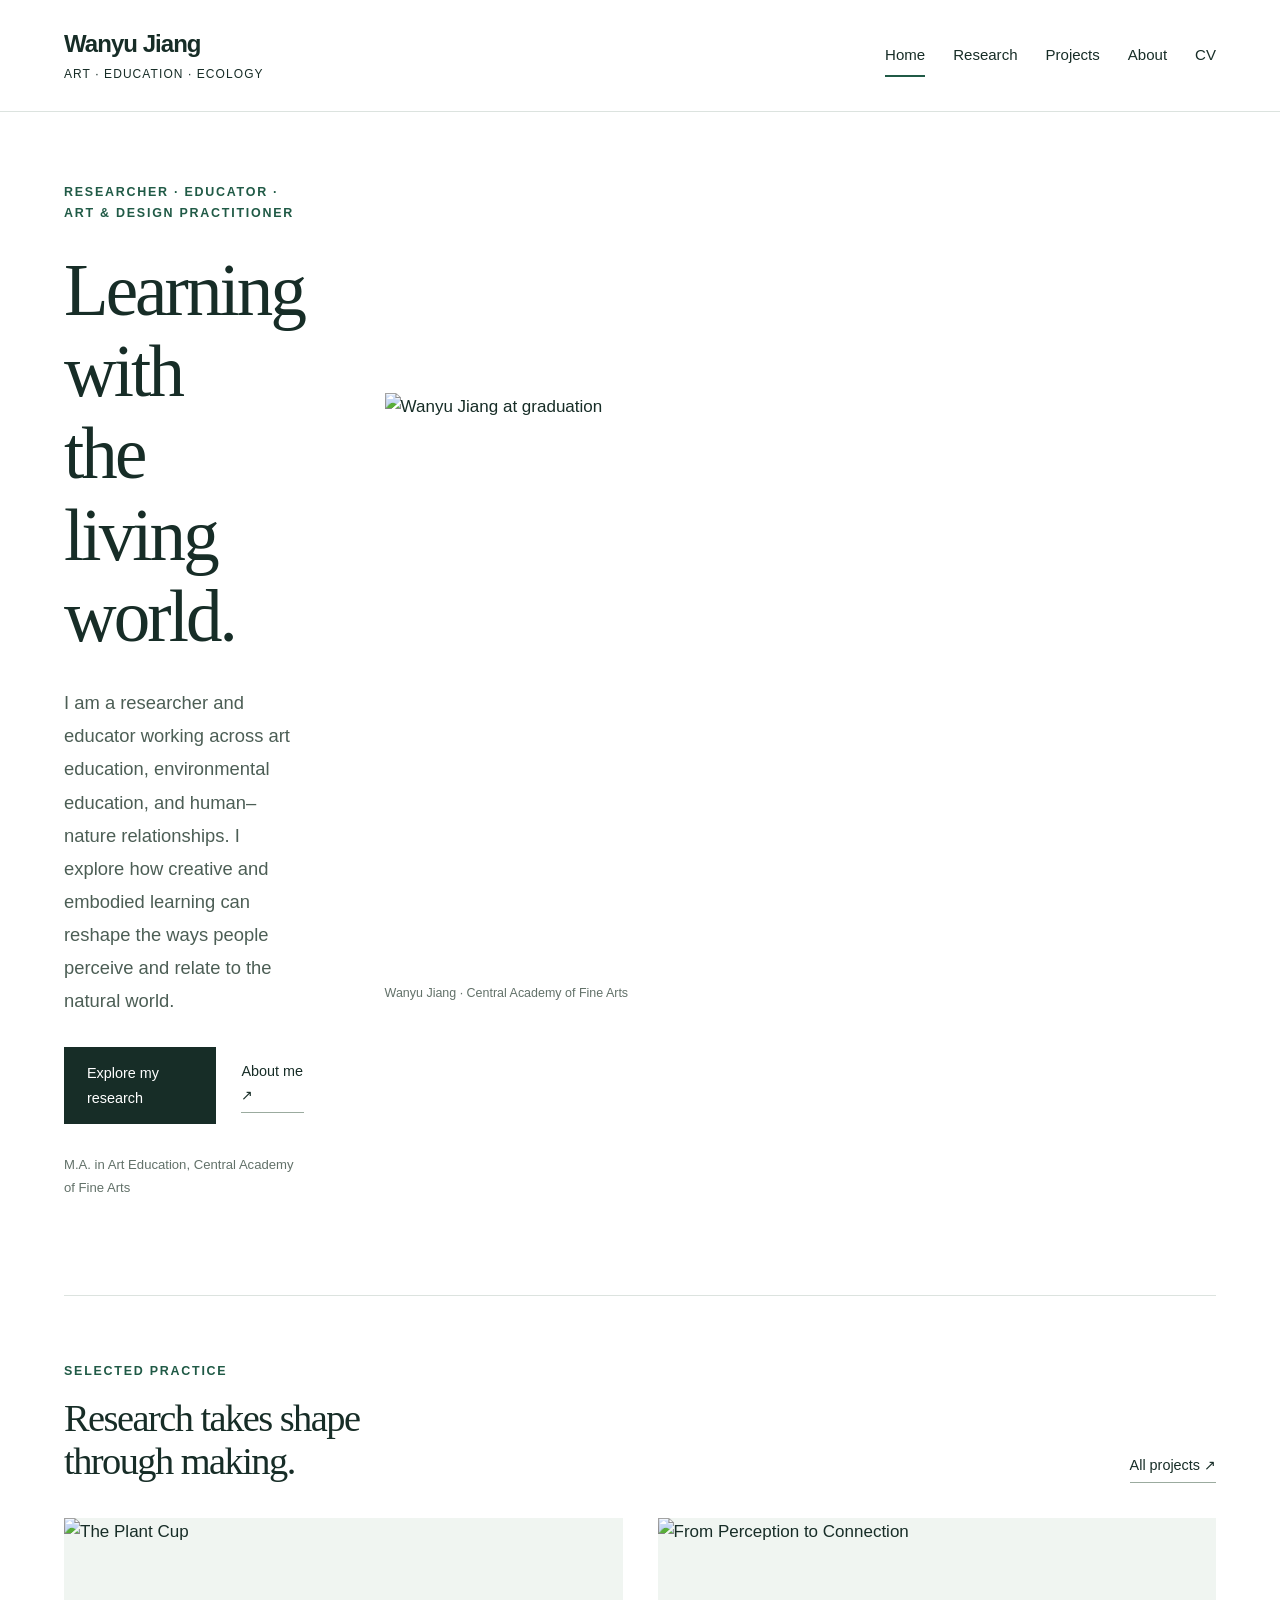
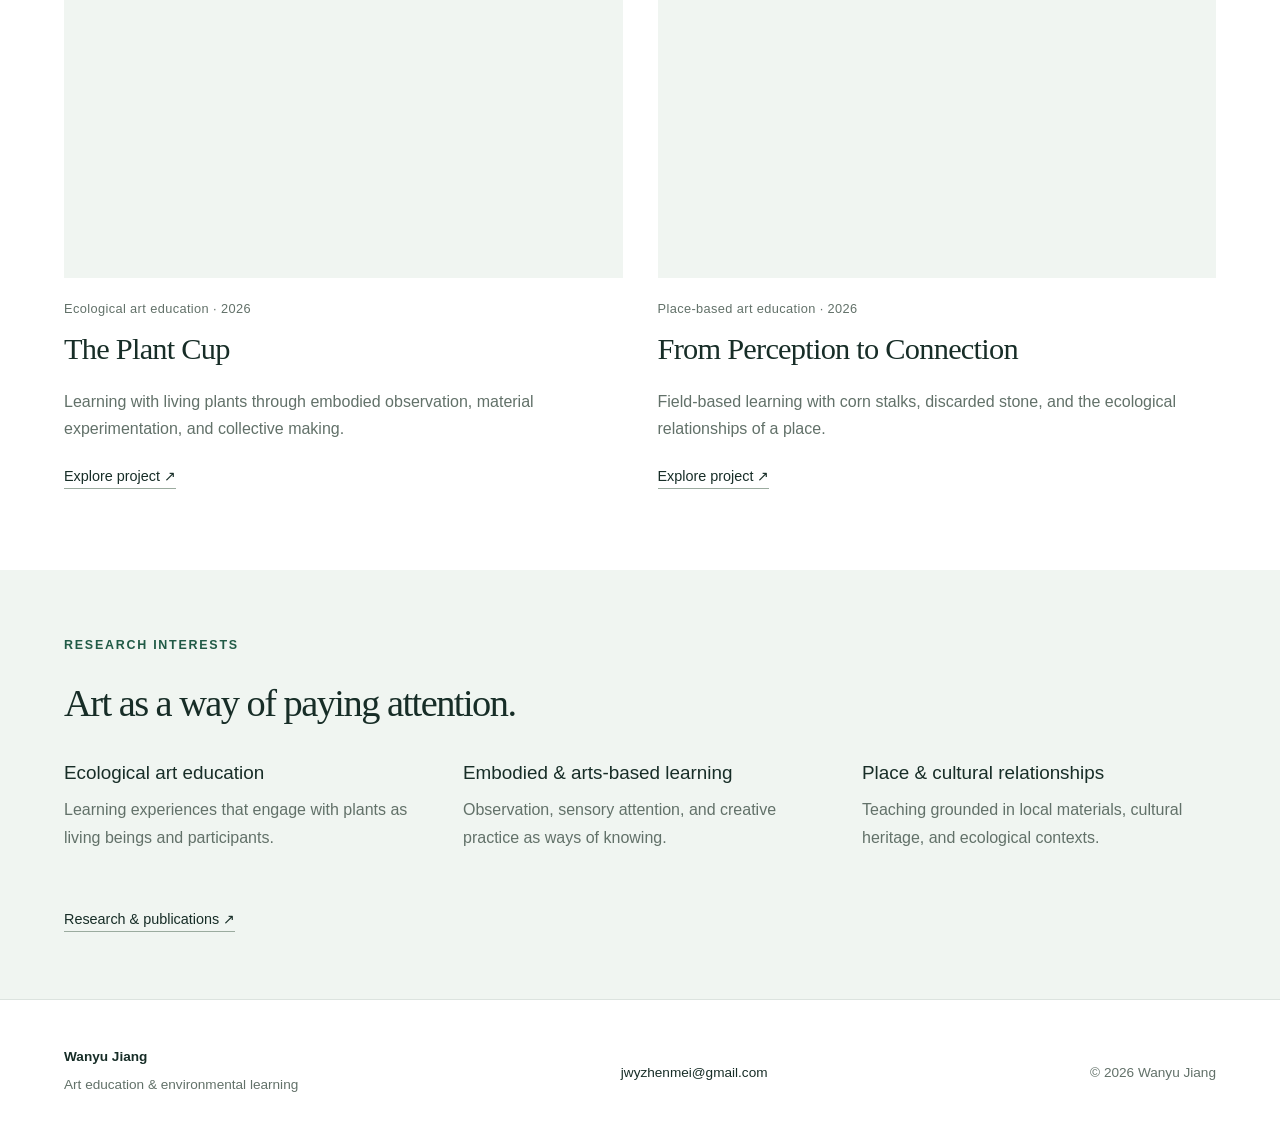
==== index.html @ fbd91f1c "Add files via upload" ====
<!doctype html><html lang="en"><head><meta charset="utf-8"><meta name="viewport" content="width=device-width,initial-scale=1"><title>Home — Wanyu Jiang</title><meta name="description" content="Wanyu Jiang — researcher and educator working across art education, environmental learning, and human–nature relationships."><link rel="icon" href="data:image/svg+xml,%3Csvg xmlns='http://www.w3.org/2000/svg' viewBox='0 0 40 40'%3E%3Crect width='40' height='40' rx='20' fill='%231b4438'/%3E%3Ctext x='20' y='27' text-anchor='middle' font-family='Georgia' font-size='25' fill='white'%3EW%3C/text%3E%3C/svg%3E"><link rel="stylesheet" href="style.css"><script src="script.js" defer></script></head><body><a class="skip" href="#main">Skip to content</a><header><a class="brand" href="index.html">Wanyu Jiang<span>Art · Education · Ecology</span></a><button class="menu-toggle" aria-expanded="false" aria-controls="navigation">Menu</button><nav id="navigation" aria-label="Main navigation"><a aria-current="page" href="index.html">Home</a><a href="research.html">Research</a><a href="projects.html">Projects</a><a href="about.html">About</a><a href="cv.html">CV</a></nav></header><main id="main"><section class="hero"><div class="hero-copy"><p class="eyebrow">Researcher · Educator · Art & design practitioner</p><h1>Learning with<br>the living world.</h1><p class="intro">I am a researcher and educator working across art education, environmental education, and human–nature relationships. I explore how creative and embodied learning can reshape the ways people perceive and relate to the natural world.</p><div class="actions"><a class="button" href="research.html">Explore my research</a><a class="text-link" href="about.html">About me ↗</a></div><p class="affiliation">M.A. in Art Education, Central Academy of Fine Arts</p></div><figure class="hero-image"><img class="" src="assets/image-4.jpg" alt="Wanyu Jiang at graduation" loading="lazy" width="1600" height="1100"><figcaption>Wanyu Jiang · Central Academy of Fine Arts</figcaption></figure></section><section class="section"><div class="section-heading"><div><p class="eyebrow">Selected practice</p><h2>Research takes shape<br>through making.</h2></div><a class="text-link" href="projects.html">All projects ↗</a></div><div class="grid"><a class="project-card" href="the-plant-cup.html"><img class="" src="assets/image-14.jpg" alt="The Plant Cup" loading="lazy" width="1600" height="1100"><div class="meta">Ecological art education · 2026</div><h3>The Plant Cup</h3><p>Learning with living plants through embodied observation, material experimentation, and collective making.</p><span class="text-link">Explore project <span aria-hidden="true">↗</span></span></a><a class="project-card" href="place-based-learning.html"><img class="" src="assets/image-34.jpg" alt="From Perception to Connection" loading="lazy" width="1600" height="1100"><div class="meta">Place-based art education · 2026</div><h3>From Perception to Connection</h3><p>Field-based learning with corn stalks, discarded stone, and the ecological relationships of a place.</p><span class="text-link">Explore project <span aria-hidden="true">↗</span></span></a></div></section><section class="research-band"><p class="eyebrow">Research interests</p><h2>Art as a way of paying attention.</h2><div class="three"><div><h3>Ecological art education</h3><p>Learning experiences that engage with plants as living beings and participants.</p></div><div><h3>Embodied & arts-based learning</h3><p>Observation, sensory attention, and creative practice as ways of knowing.</p></div><div><h3>Place & cultural relationships</h3><p>Teaching grounded in local materials, cultural heritage, and ecological contexts.</p></div></div><a class="text-link" href="research.html">Research & publications ↗</a></section></main><footer><div><strong>Wanyu Jiang</strong><p>Art education & environmental learning</p></div><a href="mailto:jwyzhenmei@gmail.com">jwyzhenmei@gmail.com</a><span>© 2026 Wanyu Jiang</span></footer></body></html>
---- style.css ----
:root{--ink:#172d27;--accent:#205a46;--muted:#627169;--line:#dce3df;--paper:#fff;--tint:#f0f5f1}*{box-sizing:border-box}html{scroll-behavior:smooth}body{margin:0;background:var(--paper);color:var(--ink);font:17px/1.7 Arial,Helvetica,sans-serif}a{color:inherit;text-decoration:none}a:hover{color:var(--accent)}a:focus-visible,button:focus-visible{outline:3px solid #be7000;outline-offset:6px}p{margin:0 0 1.2em}h1,h2,h3{line-height:1.12;font-weight:400;margin:0 0 .6em}h1,h2{font-family:Georgia,'Times New Roman',serif;letter-spacing:-.04em}h1{font-size:clamp(3rem,5.7vw,5.8rem)}h2{font-size:clamp(2rem,3vw,3.1rem)}h3{font-size:1.35rem;line-height:1.35}img{display:block;max-width:100%;height:auto}figure{margin:0}figcaption{font-size:.82rem;color:var(--muted);margin-top:10px}header,main,footer{max-width:1400px;margin:auto}header{padding:30px 5%;display:flex;align-items:center;justify-content:space-between;border-bottom:1px solid var(--line);gap:25px}.brand{font-size:1.5rem;font-weight:600;letter-spacing:-.04em;line-height:1.2}.brand span{display:block;font-size:.75rem;font-weight:400;letter-spacing:.09em;text-transform:uppercase;margin-top:8px}nav{display:flex;gap:28px;font-size:.94rem}nav a{padding:8px 0}nav a[aria-current]{border-bottom:2px solid var(--accent)}main{padding:0 5%}.menu-toggle{display:none}.hero{display:grid;grid-template-columns:1.12fr 1fr;gap:7%;padding:70px 0 80px;align-items:center}.eyebrow{font-size:.78rem;letter-spacing:.14em;text-transform:uppercase;color:var(--accent);font-weight:600;margin-bottom:25px}.intro{font-size:1.15rem;line-height:1.8;max-width:750px;color:#4c5e55}.hero h1{margin-bottom:28px}.hero-image img{height:580px;width:100%;object-fit:cover;object-position:center 55%}.hero-image figcaption{font-size:.78rem}.actions{display:flex;align-items:center;gap:25px;margin:30px 0}.button{display:inline-block;background:var(--ink);color:white;padding:13px 22px;border:1px solid var(--ink);font:inherit;font-size:.9rem;cursor:pointer}.button:hover{background:var(--accent);color:#fff}.text-link{font-size:.9rem;border-bottom:1px solid #9bab9f;padding-bottom:4px}.affiliation{font-size:.82rem;color:var(--muted);max-width:320px}.section{padding:65px 0;border-top:1px solid var(--line)}.section-heading{display:flex;justify-content:space-between;align-items:end;gap:30px;margin-bottom:35px}.section-heading h2{margin-bottom:0}.section-heading .eyebrow{margin-bottom:15px}.grid{display:grid;grid-template-columns:1fr 1fr;gap:55px 35px}.project-card img{width:100%;height:360px;object-fit:cover;background:var(--tint);transition:filter .2s}.project-card:hover img{filter:brightness(.94)}.meta{font-size:.8rem;color:var(--muted);letter-spacing:.03em}.project-card .meta{margin:20px 0 9px}.project-card h3{font-family:Georgia,serif;font-size:1.9rem;letter-spacing:-.025em}.project-card p{color:var(--muted);max-width:520px;font-size:1rem}.research-band{background:var(--tint);margin:15px -5.56% 0;padding:65px 5.56%}.three{display:grid;grid-template-columns:repeat(3,1fr);gap:45px;margin:35px 0}.three p{color:var(--muted);font-size:1rem}.three h3{font-size:1.18rem}footer{padding:45px 5%;display:flex;justify-content:space-between;align-items:center;gap:30px;font-size:.85rem;border-top:1px solid var(--line)}footer p{margin:5px 0;color:var(--muted)}footer span{color:var(--muted)}.page-head{padding:65px 0 50px;max-width:1050px}.page-head h1{font-size:clamp(2.8rem,5vw,5rem)}.page-head>.text-link{display:inline-block;margin-bottom:35px}.project-index{padding-bottom:80px}.project-hero img{width:100%;height:650px;object-fit:cover}.project-body{display:grid;grid-template-columns:1fr 2.2fr;gap:10%;padding:70px 0}.project-body aside{font-size:.95rem;color:var(--muted)}.project-body aside .eyebrow{margin-bottom:8px}.project-body article section{margin-bottom:40px}.project-body h2{font-size:2rem}.project-body article p{color:#4c5e55}.gallery{display:grid;grid-template-columns:1fr 1fr;gap:35px;padding-bottom:70px}.gallery img{width:100%;height:400px;object-fit:contain;background:#f5f6f5}.thesis{display:grid;grid-template-columns:1fr 1fr;gap:55px;padding-bottom:60px;align-items:center}.thesis img{height:400px;width:100%;object-fit:cover}.publication{display:grid;grid-template-columns:110px 1fr;gap:25px;border-top:1px solid var(--line);padding:30px 0}.publication h3{font-family:Georgia,serif;font-size:1.65rem}.publication p{font-size:1rem;color:var(--muted);margin-bottom:12px}.muted{color:var(--muted);font-size:.85rem}.about-layout{display:grid;grid-template-columns:1.4fr 1fr;gap:8%;align-items:center;padding:75px 0}.portrait{width:100%;height:530px;object-fit:cover;object-position:55% center}.about-layout p:not(.eyebrow){color:#4c5e55}.cv-section{padding:35px 0;border-top:1px solid var(--line);max-width:1000px}.cv-section h2{font-size:2rem}.cv-row{display:grid;grid-template-columns:130px 1fr;gap:25px;padding:15px 0}.cv-row h3{font-size:1.05rem;font-weight:600;margin-bottom:5px}.cv-row p{font-size:.96rem;color:var(--muted);margin:0}.skip{position:absolute;top:-100px;background:white;padding:15px;z-index:10}.skip:focus{top:0}.print-button{margin-top:10px}@media(max-width:850px){header{padding:24px 5%}nav{gap:16px}.hero{gap:5%;padding:45px 0}.hero-image img{height:500px}.hero h1{font-size:3.5rem}.three{gap:20px}.project-card img{height:270px}.project-hero img{height:450px}.portrait{height:450px}.gallery img{height:300px}}@media(max-width:620px){body{font-size:16px}.brand{font-size:1.3rem}.brand span{font-size:.7rem}.menu-toggle{display:block;border:1px solid var(--line);padding:8px 12px;background:white;color:var(--ink);font:inherit}header{flex-wrap:wrap}nav{display:none;width:100%;justify-content:space-between;gap:8px}nav.open{display:flex}.hero,.about-layout,.thesis,.project-body{grid-template-columns:1fr;gap:30px}.hero{padding:40px 0}.hero h1{font-size:3.6rem}.hero-image img{height:440px}.hero .intro{font-size:1.05rem}.affiliation{max-width:none}.grid,.three,.gallery{grid-template-columns:1fr}.section{padding:40px 0}.section-heading{align-items:start;flex-direction:column;gap:15px}.grid{gap:40px}.project-card img{height:300px}.research-band{padding-top:45px;padding-bottom:40px}.three{gap:20px}.three p{margin-bottom:0}.page-head{padding:40px 0}.project-hero img{height:380px}.project-body{padding:35px 0}.project-body aside{display:grid;grid-template-columns:70px 1fr;gap:10px}.project-body aside p{margin:0}.gallery img{height:auto;max-height:520px}.publication{grid-template-columns:1fr;gap:8px}.about-layout{padding:40px 0}.portrait{height:440px}.cv-row{grid-template-columns:1fr;gap:5px}footer{flex-direction:column;align-items:start;gap:15px}.actions{gap:18px}.thesis{padding-bottom:40px}}@media print{header,footer,.print-button,.skip{display:none}body{font-size:10pt;color:#111}main{padding:0;max-width:none}.page-head{padding:0 0 15px}.page-head h1{font-size:28pt}.cv-section{padding:12px 0;break-inside:auto}.cv-section h2{font-size:16pt}.cv-row{padding:5px 0;break-inside:avoid}.cv-row h3,.cv-row p,.meta{font-size:10pt}.cv-section p{font-size:10pt}.cv-row{grid-template-columns:85px 1fr}a{color:#111}@page{margin:16mm}}
/* Project sequences follow the author-specified image order and aspect ratios. */
.reading-copy{max-width:850px;margin:0 auto 40px;color:#4c5e55}.reading-copy h2{color:var(--ink);font-size:2.2rem}.abstract{padding:35px 0 20px;border-top:1px solid var(--line)}.abstract p{font-size:1rem}.keywords{font-size:.9rem!important}.project-sequence{padding:0 0 70px}.project-sequence>.original-image{max-width:1100px;margin:0 auto 38px}.original-image img{width:100%;height:auto;object-fit:contain;background:transparent}.image-pair{display:grid;grid-template-columns:1fr 1fr;gap:28px;align-items:start;margin-bottom:38px}.image-pair .original-image{margin:0}.video-block{max-width:1100px;margin:35px auto 50px}.video-block video{display:block;width:100%;height:auto;max-height:85vh;background:#111}.project-sequence .reading-copy{margin-top:55px}.hero-image img[src*="image-14"]{object-fit:contain;background:#f3f4f2}.project-hero:has(img[src*="feedback-image"] ) img{height:auto;max-height:700px;object-fit:contain;background:#f5f6f5}@media(max-width:620px){.image-pair{grid-template-columns:1fr;gap:25px}.abstract{padding-top:25px}.project-sequence .reading-copy{margin-top:35px}.video-block{margin:25px auto 35px}}
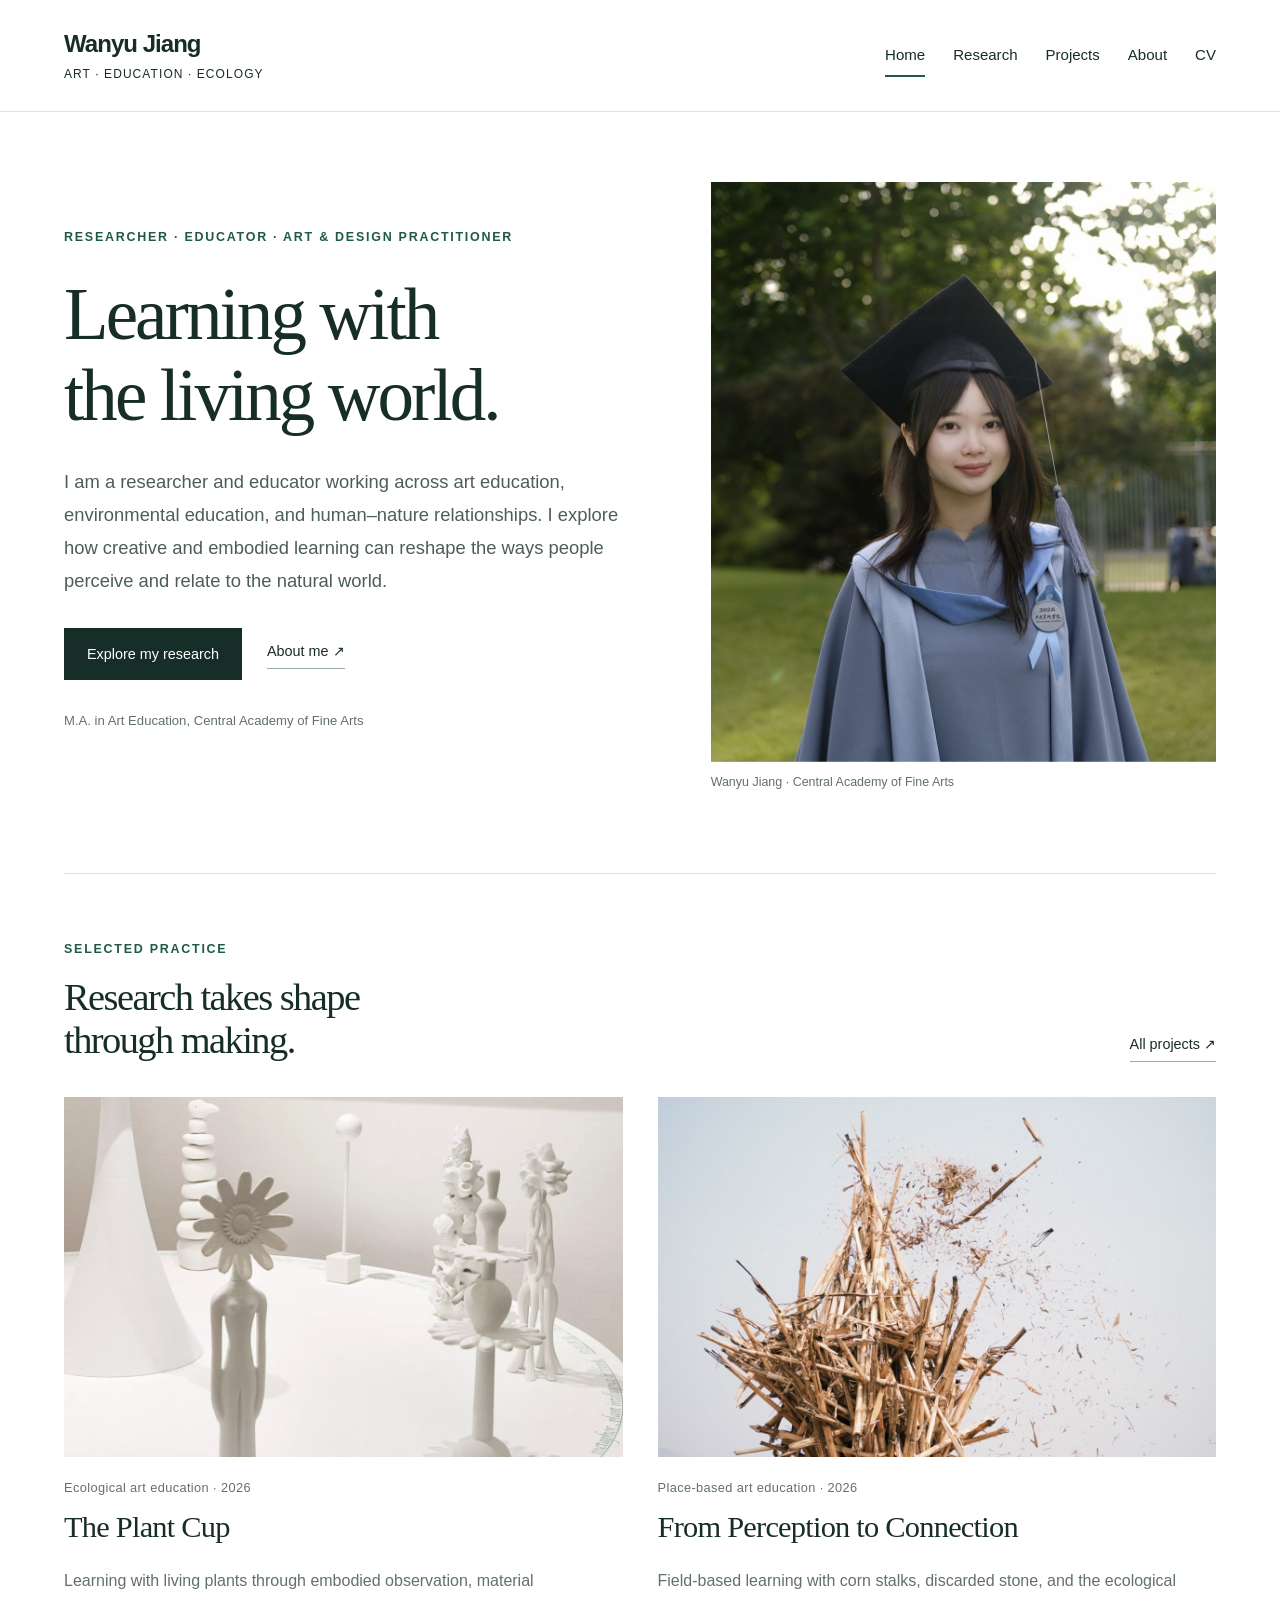
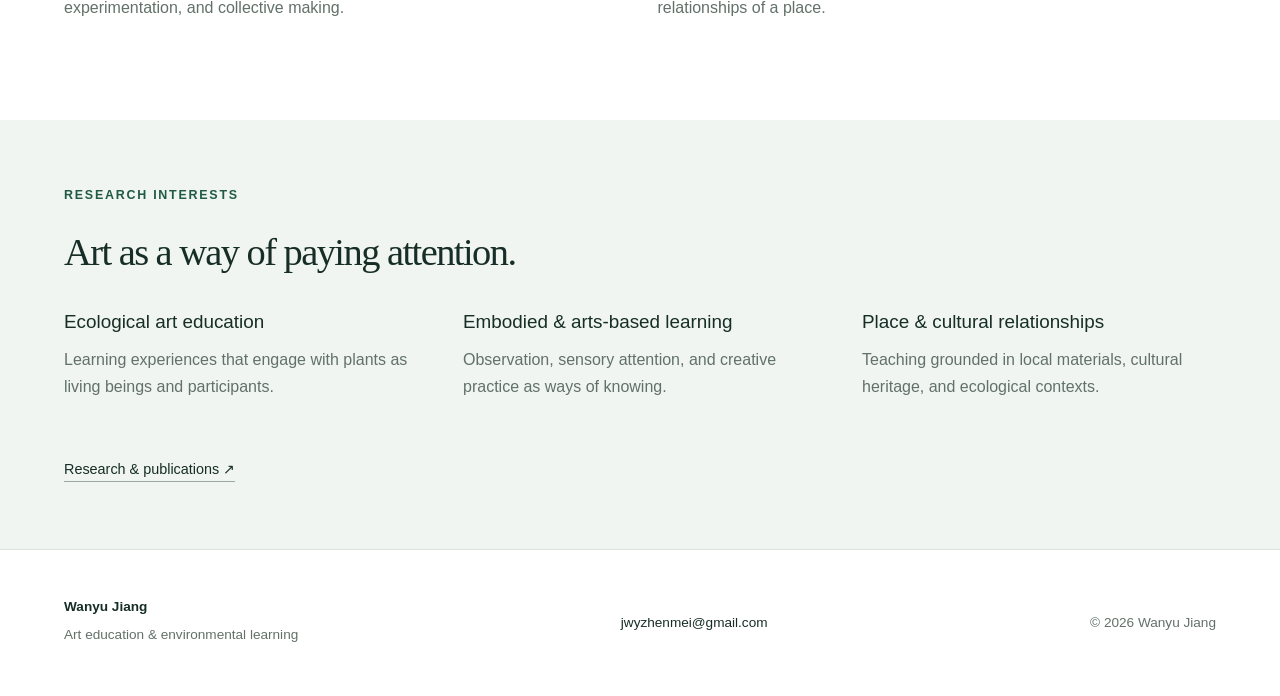
==== commit 094778f1: "Add files via upload" ====
--- a/index.html
+++ b/index.html
@@ -1 +1 @@
-<!doctype html><html lang="en"><head><meta charset="utf-8"><meta name="viewport" content="width=device-width,initial-scale=1"><title>Home — Wanyu Jiang</title><meta name="description" content="Wanyu Jiang — researcher and educator working across art education, environmental learning, and human–nature relationships."><link rel="icon" href="data:image/svg+xml,%3Csvg xmlns='http://www.w3.org/2000/svg' viewBox='0 0 40 40'%3E%3Crect width='40' height='40' rx='20' fill='%231b4438'/%3E%3Ctext x='20' y='27' text-anchor='middle' font-family='Georgia' font-size='25' fill='white'%3EW%3C/text%3E%3C/svg%3E"><link rel="stylesheet" href="style.css"><script src="script.js" defer></script></head><body><a class="skip" href="#main">Skip to content</a><header><a class="brand" href="index.html">Wanyu Jiang<span>Art · Education · Ecology</span></a><button class="menu-toggle" aria-expanded="false" aria-controls="navigation">Menu</button><nav id="navigation" aria-label="Main navigation"><a aria-current="page" href="index.html">Home</a><a href="research.html">Research</a><a href="projects.html">Projects</a><a href="about.html">About</a><a href="cv.html">CV</a></nav></header><main id="main"><section class="hero"><div class="hero-copy"><p class="eyebrow">Researcher · Educator · Art & design practitioner</p><h1>Learning with<br>the living world.</h1><p class="intro">I am a researcher and educator working across art education, environmental education, and human–nature relationships. I explore how creative and embodied learning can reshape the ways people perceive and relate to the natural world.</p><div class="actions"><a class="button" href="research.html">Explore my research</a><a class="text-link" href="about.html">About me ↗</a></div><p class="affiliation">M.A. in Art Education, Central Academy of Fine Arts</p></div><figure class="hero-image"><img class="" src="assets/image-4.jpg" alt="Wanyu Jiang at graduation" loading="lazy" width="1600" height="1100"><figcaption>Wanyu Jiang · Central Academy of Fine Arts</figcaption></figure></section><section class="section"><div class="section-heading"><div><p class="eyebrow">Selected practice</p><h2>Research takes shape<br>through making.</h2></div><a class="text-link" href="projects.html">All projects ↗</a></div><div class="grid"><a class="project-card" href="the-plant-cup.html"><img class="" src="assets/image-14.jpg" alt="The Plant Cup" loading="lazy" width="1600" height="1100"><div class="meta">Ecological art education · 2026</div><h3>The Plant Cup</h3><p>Learning with living plants through embodied observation, material experimentation, and collective making.</p><span class="text-link">Explore project <span aria-hidden="true">↗</span></span></a><a class="project-card" href="place-based-learning.html"><img class="" src="assets/image-34.jpg" alt="From Perception to Connection" loading="lazy" width="1600" height="1100"><div class="meta">Place-based art education · 2026</div><h3>From Perception to Connection</h3><p>Field-based learning with corn stalks, discarded stone, and the ecological relationships of a place.</p><span class="text-link">Explore project <span aria-hidden="true">↗</span></span></a></div></section><section class="research-band"><p class="eyebrow">Research interests</p><h2>Art as a way of paying attention.</h2><div class="three"><div><h3>Ecological art education</h3><p>Learning experiences that engage with plants as living beings and participants.</p></div><div><h3>Embodied & arts-based learning</h3><p>Observation, sensory attention, and creative practice as ways of knowing.</p></div><div><h3>Place & cultural relationships</h3><p>Teaching grounded in local materials, cultural heritage, and ecological contexts.</p></div></div><a class="text-link" href="research.html">Research & publications ↗</a></section></main><footer><div><strong>Wanyu Jiang</strong><p>Art education & environmental learning</p></div><a href="mailto:jwyzhenmei@gmail.com">jwyzhenmei@gmail.com</a><span>© 2026 Wanyu Jiang</span></footer></body></html>+<!doctype html><html lang="en"><head><meta charset="utf-8"><meta name="viewport" content="width=device-width,initial-scale=1"><title>Home — Wanyu Jiang</title><meta name="description" content="Wanyu Jiang — researcher and educator working across art education, environmental learning, and human–nature relationships."><link rel="icon" href="data:image/svg+xml,%3Csvg xmlns='http://www.w3.org/2000/svg' viewBox='0 0 40 40'%3E%3Crect width='40' height='40' rx='20' fill='%231b4438'/%3E%3Ctext x='20' y='27' text-anchor='middle' font-family='Georgia' font-size='25' fill='white'%3EW%3C/text%3E%3C/svg%3E"><link rel="stylesheet" href="style.css"><script src="script.js" defer></script></head><body><a class="skip" href="#main">Skip to content</a><header><a class="brand" href="index.html">Wanyu Jiang<span>Art · Education · Ecology</span></a><button class="menu-toggle" aria-expanded="false" aria-controls="navigation">Menu</button><nav id="navigation" aria-label="Main navigation"><a aria-current="page" href="index.html">Home</a><a href="research.html">Research</a><a href="projects.html">Projects</a><a href="about.html">About</a><a href="cv.html">CV</a></nav></header><main id="main"><section class="hero"><div class="hero-copy"><p class="eyebrow">Researcher · Educator · Art & design practitioner</p><h1>Learning with<br>the living world.</h1><p class="intro">I am a researcher and educator working across art education, environmental education, and human–nature relationships. I explore how creative and embodied learning can reshape the ways people perceive and relate to the natural world.</p><div class="actions"><a class="button" href="research.html">Explore my research</a><a class="text-link" href="about.html">About me ↗</a></div><p class="affiliation">M.A. in Art Education, Central Academy of Fine Arts</p></div><figure class="hero-image"><img class="" src="assets/image-4.jpg" alt="Wanyu Jiang at graduation" loading="lazy" width="1600" height="1100"><figcaption>Wanyu Jiang · Central Academy of Fine Arts</figcaption></figure></section><section class="section"><div class="section-heading"><div><p class="eyebrow">Selected practice</p><h2>Research takes shape<br>through making.</h2></div><a class="text-link" href="projects.html">All projects ↗</a></div><div class="grid"><a class="project-card" href="the-plant-cup.html"><img class="" src="assets/image-14.jpg" alt="The Plant Cup" loading="lazy" width="1600" height="1100"><div class="meta">Ecological art education · 2026</div><h3>The Plant Cup</h3><p>Learning with living plants through embodied observation, material experimentation, and collective making.</p></a><a class="project-card" href="place-based-learning.html"><img class="" src="assets/image-34.jpg" alt="From Perception to Connection" loading="lazy" width="1600" height="1100"><div class="meta">Place-based art education · 2026</div><h3>From Perception to Connection</h3><p>Field-based learning with corn stalks, discarded stone, and the ecological relationships of a place.</p></a></div></section><section class="research-band"><p class="eyebrow">Research interests</p><h2>Art as a way of paying attention.</h2><div class="three"><div><h3>Ecological art education</h3><p>Learning experiences that engage with plants as living beings and participants.</p></div><div><h3>Embodied & arts-based learning</h3><p>Observation, sensory attention, and creative practice as ways of knowing.</p></div><div><h3>Place & cultural relationships</h3><p>Teaching grounded in local materials, cultural heritage, and ecological contexts.</p></div></div><a class="text-link" href="research.html">Research & publications ↗</a></section></main><footer><div><strong>Wanyu Jiang</strong><p>Art education & environmental learning</p></div><a href="mailto:jwyzhenmei@gmail.com">jwyzhenmei@gmail.com</a><span>© 2026 Wanyu Jiang</span></footer></body></html>
